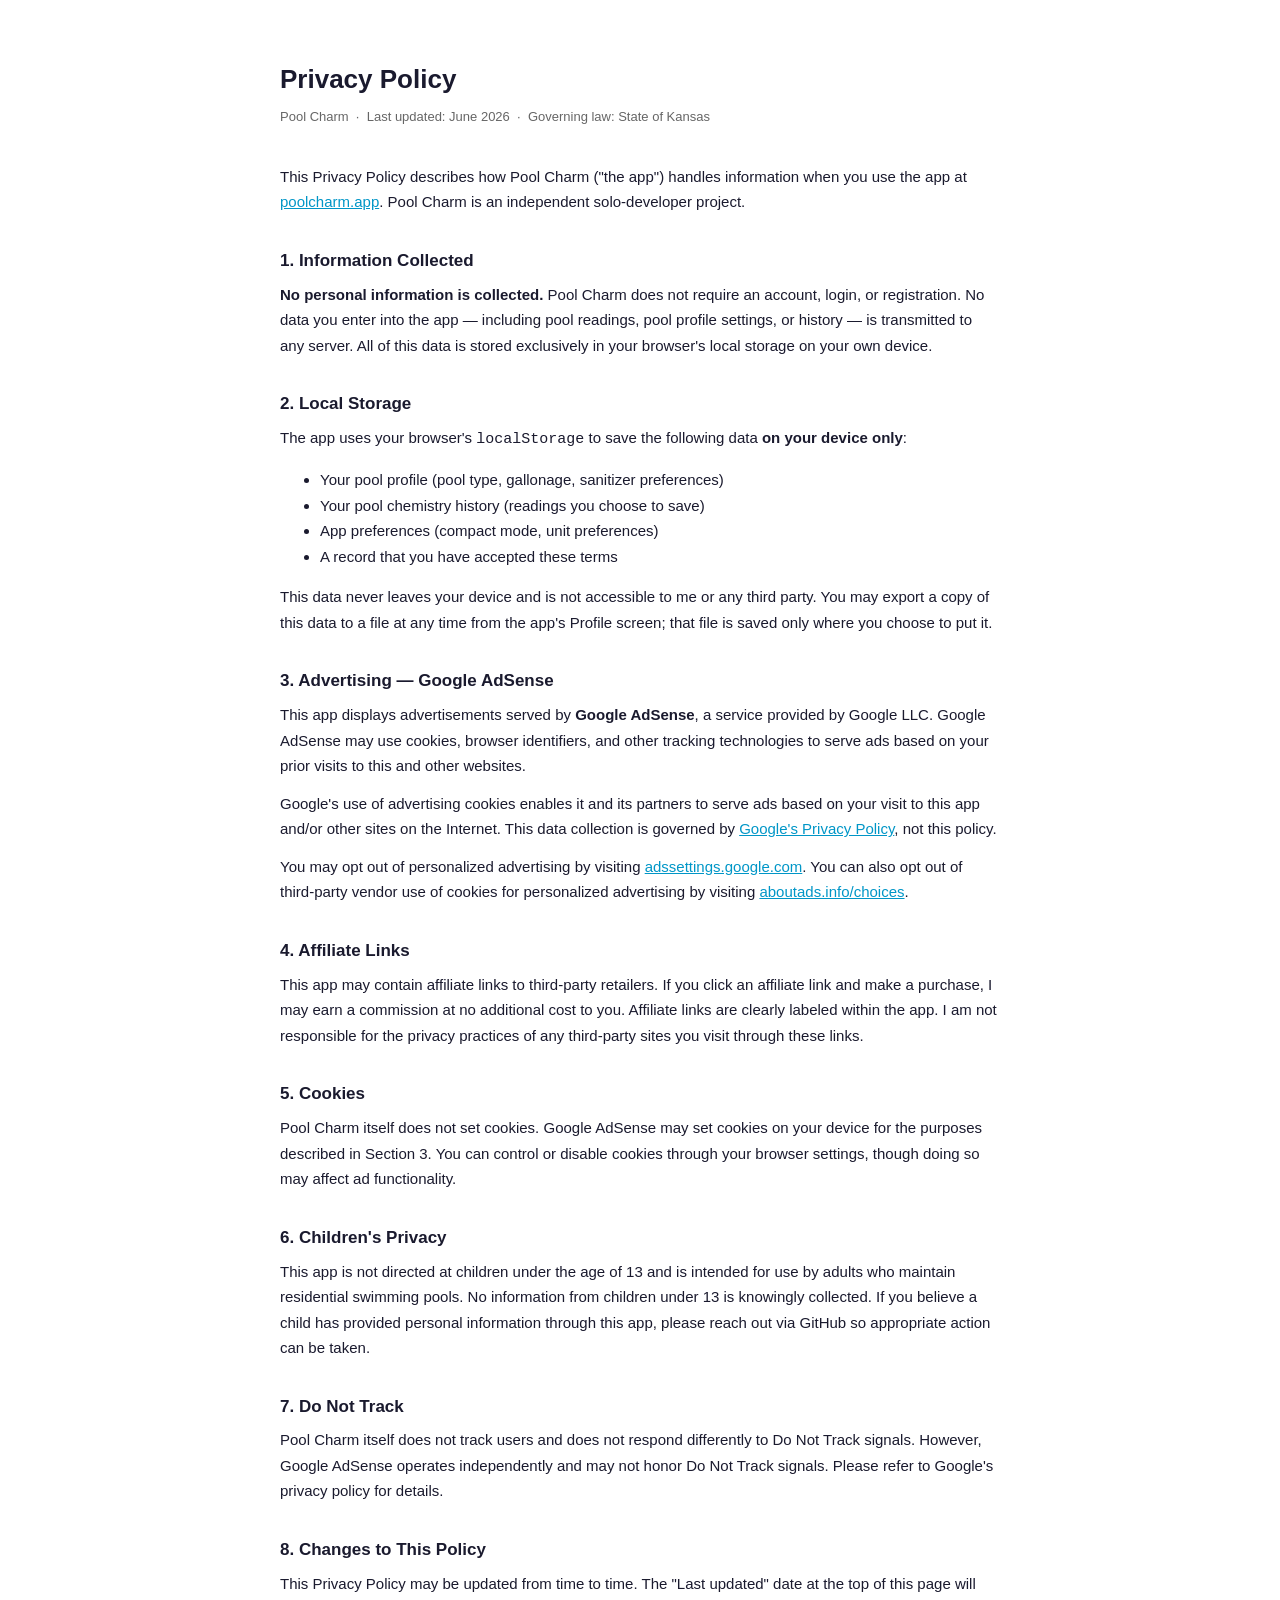
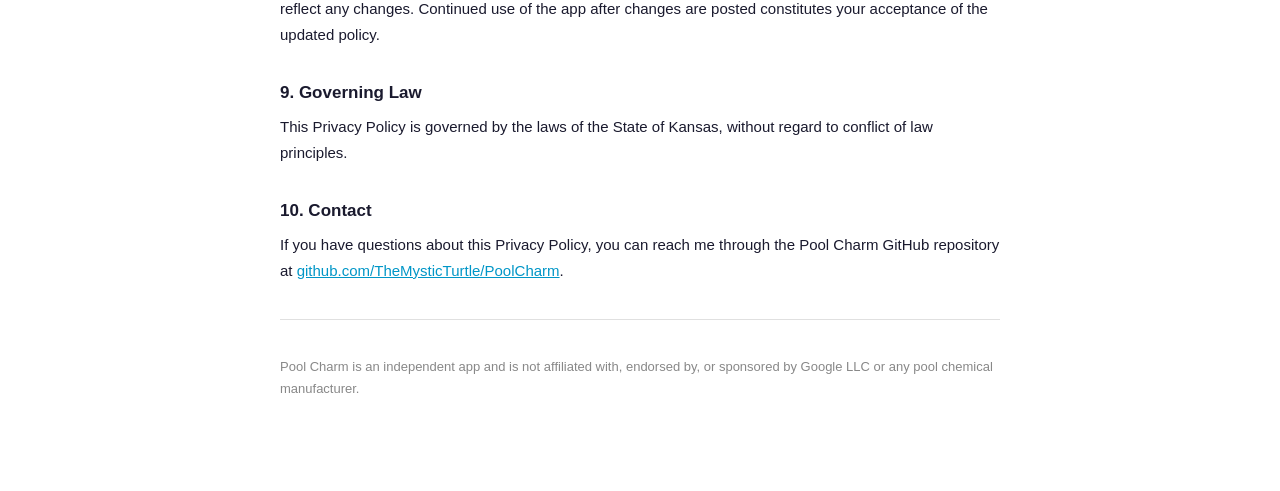
==== privacy.html @ 4d5ca7be "Deploy 2026-06-06 03:27" ====
<!DOCTYPE html>
<html lang="en">
<head>
  <meta charset="UTF-8" />
  <meta name="viewport" content="width=device-width, initial-scale=1.0" />
  <title>Privacy Policy — Pool Charm</title>
  <style>
    body {
      font-family: -apple-system, BlinkMacSystemFont, 'Segoe UI', sans-serif;
      max-width: 720px;
      margin: 0 auto;
      padding: 40px 24px 80px;
      color: #1a1a2e;
      line-height: 1.7;
      font-size: 15px;
    }
    h1 { font-size: 26px; margin-bottom: 4px; }
    h2 { font-size: 17px; margin-top: 32px; margin-bottom: 6px; }
    p  { margin: 0 0 12px; }
    a  { color: #0096c7; }
    .meta { color: #666; font-size: 13px; margin-bottom: 36px; }
    hr { border: none; border-top: 1px solid #e0e0e0; margin: 36px 0; }
  </style>
</head>
<body>

  <h1>Privacy Policy</h1>
  <div class="meta">Pool Charm &nbsp;·&nbsp; Last updated: June 2026 &nbsp;·&nbsp; Governing law: State of Kansas</div>

  <p>This Privacy Policy describes how Pool Charm ("the app") handles information when you use the app at <a href="https://poolcharm.app/">poolcharm.app</a>. Pool Charm is an independent solo-developer project.</p>

  <h2>1. Information Collected</h2>
  <p><strong>No personal information is collected.</strong> Pool Charm does not require an account, login, or registration. No data you enter into the app — including pool readings, pool profile settings, or history — is transmitted to any server. All of this data is stored exclusively in your browser's local storage on your own device.</p>

  <h2>2. Local Storage</h2>
  <p>The app uses your browser's <code>localStorage</code> to save the following data <strong>on your device only</strong>:</p>
  <ul>
    <li>Your pool profile (pool type, gallonage, sanitizer preferences)</li>
    <li>Your pool chemistry history (readings you choose to save)</li>
    <li>App preferences (compact mode, unit preferences)</li>
    <li>A record that you have accepted these terms</li>
  </ul>
  <p>This data never leaves your device and is not accessible to me or any third party. You may export a copy of this data to a file at any time from the app's Profile screen; that file is saved only where you choose to put it.</p>

  <h2>3. Advertising — Google AdSense</h2>
  <p>This app displays advertisements served by <strong>Google AdSense</strong>, a service provided by Google LLC. Google AdSense may use cookies, browser identifiers, and other tracking technologies to serve ads based on your prior visits to this and other websites.</p>
  <p>Google's use of advertising cookies enables it and its partners to serve ads based on your visit to this app and/or other sites on the Internet. This data collection is governed by <a href="https://policies.google.com/privacy" target="_blank" rel="noopener">Google's Privacy Policy</a>, not this policy.</p>
  <p>You may opt out of personalized advertising by visiting <a href="https://adssettings.google.com" target="_blank" rel="noopener">adssettings.google.com</a>. You can also opt out of third-party vendor use of cookies for personalized advertising by visiting <a href="https://www.aboutads.info/choices/" target="_blank" rel="noopener">aboutads.info/choices</a>.</p>

  <h2>4. Affiliate Links</h2>
  <p>This app may contain affiliate links to third-party retailers. If you click an affiliate link and make a purchase, I may earn a commission at no additional cost to you. Affiliate links are clearly labeled within the app. I am not responsible for the privacy practices of any third-party sites you visit through these links.</p>

  <h2>5. Cookies</h2>
  <p>Pool Charm itself does not set cookies. Google AdSense may set cookies on your device for the purposes described in Section 3. You can control or disable cookies through your browser settings, though doing so may affect ad functionality.</p>

  <h2>6. Children's Privacy</h2>
  <p>This app is not directed at children under the age of 13 and is intended for use by adults who maintain residential swimming pools. No information from children under 13 is knowingly collected. If you believe a child has provided personal information through this app, please reach out via GitHub so appropriate action can be taken.</p>

  <h2>7. Do Not Track</h2>
  <p>Pool Charm itself does not track users and does not respond differently to Do Not Track signals. However, Google AdSense operates independently and may not honor Do Not Track signals. Please refer to Google's privacy policy for details.</p>

  <h2>8. Changes to This Policy</h2>
  <p>This Privacy Policy may be updated from time to time. The "Last updated" date at the top of this page will reflect any changes. Continued use of the app after changes are posted constitutes your acceptance of the updated policy.</p>

  <h2>9. Governing Law</h2>
  <p>This Privacy Policy is governed by the laws of the State of Kansas, without regard to conflict of law principles.</p>

  <h2>10. Contact</h2>
  <p>If you have questions about this Privacy Policy, you can reach me through the Pool Charm GitHub repository at <a href="https://github.com/TheMysticTurtle/PoolCharm" target="_blank" rel="noopener">github.com/TheMysticTurtle/PoolCharm</a>.</p>

  <hr />
  <p style="color:#888; font-size:13px;">Pool Charm is an independent app and is not affiliated with, endorsed by, or sponsored by Google LLC or any pool chemical manufacturer.</p>

</body>
</html>
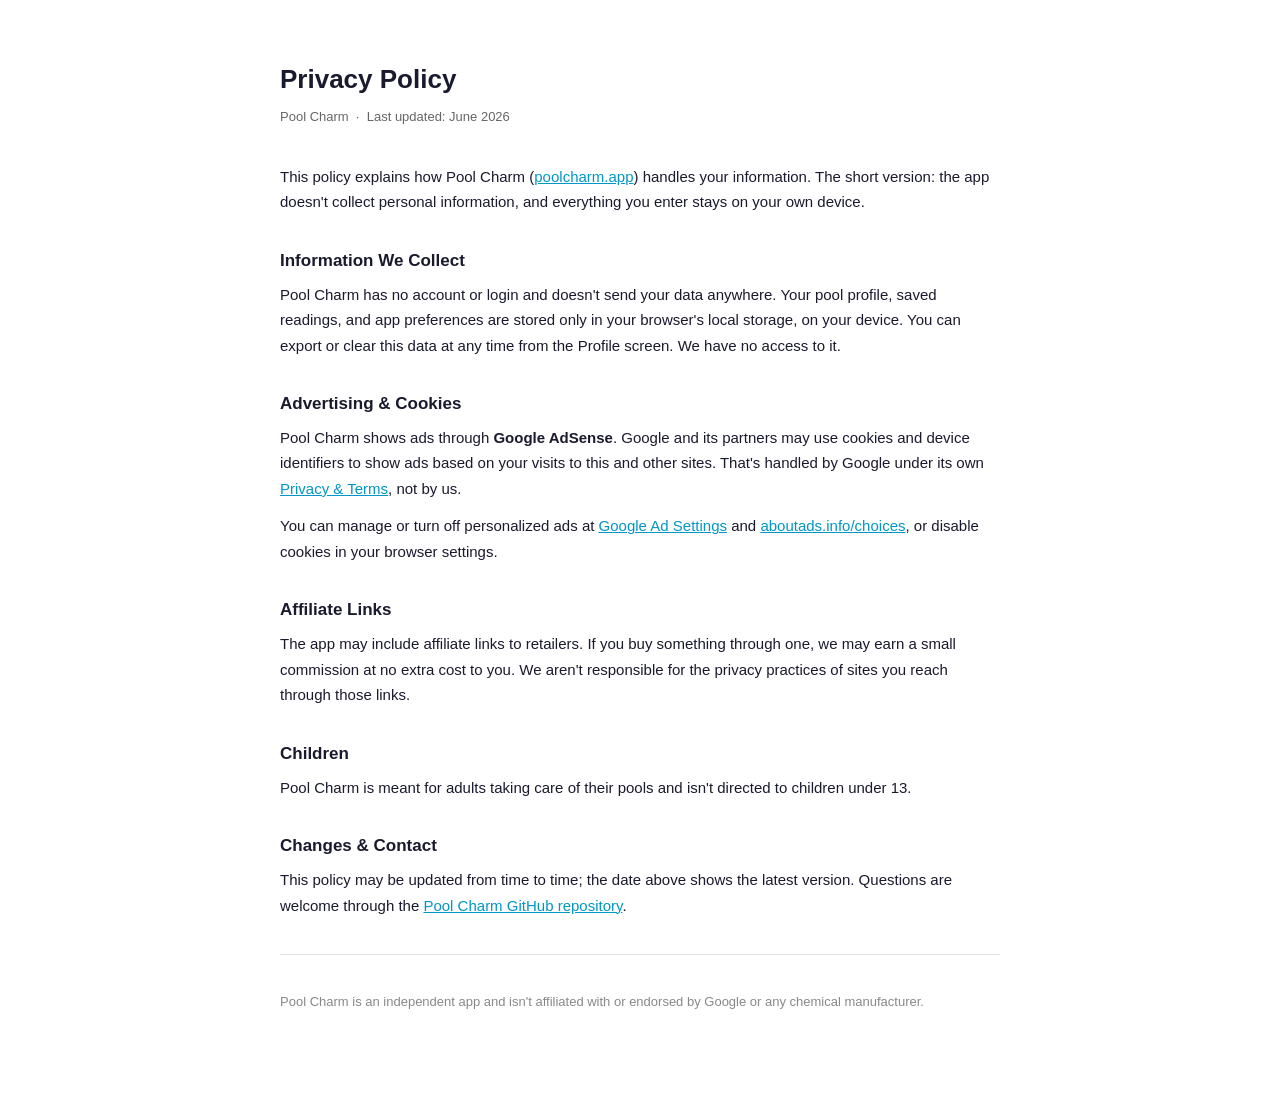
==== commit e12f0b53: "Deploy 2026-06-08 22:02" ====
--- a/privacy.html
+++ b/privacy.html
@@ -25,51 +25,28 @@
 <body>
 
   <h1>Privacy Policy</h1>
-  <div class="meta">Pool Charm &nbsp;·&nbsp; Last updated: June 2026 &nbsp;·&nbsp; Governing law: State of Kansas</div>
+  <div class="meta">Pool Charm &nbsp;·&nbsp; Last updated: June 2026</div>
 
-  <p>This Privacy Policy describes how Pool Charm ("the app") handles information when you use the app at <a href="https://poolcharm.app/">poolcharm.app</a>. Pool Charm is an independent solo-developer project.</p>
+  <p>This policy explains how Pool Charm (<a href="https://poolcharm.app/">poolcharm.app</a>) handles your information. The short version: the app doesn't collect personal information, and everything you enter stays on your own device.</p>
 
-  <h2>1. Information Collected</h2>
-  <p><strong>No personal information is collected.</strong> Pool Charm does not require an account, login, or registration. No data you enter into the app — including pool readings, pool profile settings, or history — is transmitted to any server. All of this data is stored exclusively in your browser's local storage on your own device.</p>
+  <h2>Information We Collect</h2>
+  <p>Pool Charm has no account or login and doesn't send your data anywhere. Your pool profile, saved readings, and app preferences are stored only in your browser's local storage, on your device. You can export or clear this data at any time from the Profile screen. We have no access to it.</p>
 
-  <h2>2. Local Storage</h2>
-  <p>The app uses your browser's <code>localStorage</code> to save the following data <strong>on your device only</strong>:</p>
-  <ul>
-    <li>Your pool profile (pool type, gallonage, sanitizer preferences)</li>
-    <li>Your pool chemistry history (readings you choose to save)</li>
-    <li>App preferences (compact mode, unit preferences)</li>
-    <li>A record that you have accepted these terms</li>
-  </ul>
-  <p>This data never leaves your device and is not accessible to me or any third party. You may export a copy of this data to a file at any time from the app's Profile screen; that file is saved only where you choose to put it.</p>
+  <h2>Advertising &amp; Cookies</h2>
+  <p>Pool Charm shows ads through <strong>Google AdSense</strong>. Google and its partners may use cookies and device identifiers to show ads based on your visits to this and other sites. That's handled by Google under its own <a href="https://policies.google.com/privacy" target="_blank" rel="noopener">Privacy &amp; Terms</a>, not by us.</p>
+  <p>You can manage or turn off personalized ads at <a href="https://adssettings.google.com" target="_blank" rel="noopener">Google Ad Settings</a> and <a href="https://www.aboutads.info/choices/" target="_blank" rel="noopener">aboutads.info/choices</a>, or disable cookies in your browser settings.</p>
 
-  <h2>3. Advertising — Google AdSense</h2>
-  <p>This app displays advertisements served by <strong>Google AdSense</strong>, a service provided by Google LLC. Google AdSense may use cookies, browser identifiers, and other tracking technologies to serve ads based on your prior visits to this and other websites.</p>
-  <p>Google's use of advertising cookies enables it and its partners to serve ads based on your visit to this app and/or other sites on the Internet. This data collection is governed by <a href="https://policies.google.com/privacy" target="_blank" rel="noopener">Google's Privacy Policy</a>, not this policy.</p>
-  <p>You may opt out of personalized advertising by visiting <a href="https://adssettings.google.com" target="_blank" rel="noopener">adssettings.google.com</a>. You can also opt out of third-party vendor use of cookies for personalized advertising by visiting <a href="https://www.aboutads.info/choices/" target="_blank" rel="noopener">aboutads.info/choices</a>.</p>
+  <h2>Affiliate Links</h2>
+  <p>The app may include affiliate links to retailers. If you buy something through one, we may earn a small commission at no extra cost to you. We aren't responsible for the privacy practices of sites you reach through those links.</p>
 
-  <h2>4. Affiliate Links</h2>
-  <p>This app may contain affiliate links to third-party retailers. If you click an affiliate link and make a purchase, I may earn a commission at no additional cost to you. Affiliate links are clearly labeled within the app. I am not responsible for the privacy practices of any third-party sites you visit through these links.</p>
+  <h2>Children</h2>
+  <p>Pool Charm is meant for adults taking care of their pools and isn't directed to children under 13.</p>
 
-  <h2>5. Cookies</h2>
-  <p>Pool Charm itself does not set cookies. Google AdSense may set cookies on your device for the purposes described in Section 3. You can control or disable cookies through your browser settings, though doing so may affect ad functionality.</p>
-
-  <h2>6. Children's Privacy</h2>
-  <p>This app is not directed at children under the age of 13 and is intended for use by adults who maintain residential swimming pools. No information from children under 13 is knowingly collected. If you believe a child has provided personal information through this app, please reach out via GitHub so appropriate action can be taken.</p>
-
-  <h2>7. Do Not Track</h2>
-  <p>Pool Charm itself does not track users and does not respond differently to Do Not Track signals. However, Google AdSense operates independently and may not honor Do Not Track signals. Please refer to Google's privacy policy for details.</p>
-
-  <h2>8. Changes to This Policy</h2>
-  <p>This Privacy Policy may be updated from time to time. The "Last updated" date at the top of this page will reflect any changes. Continued use of the app after changes are posted constitutes your acceptance of the updated policy.</p>
-
-  <h2>9. Governing Law</h2>
-  <p>This Privacy Policy is governed by the laws of the State of Kansas, without regard to conflict of law principles.</p>
-
-  <h2>10. Contact</h2>
-  <p>If you have questions about this Privacy Policy, you can reach me through the Pool Charm GitHub repository at <a href="https://github.com/TheMysticTurtle/PoolCharm" target="_blank" rel="noopener">github.com/TheMysticTurtle/PoolCharm</a>.</p>
+  <h2>Changes &amp; Contact</h2>
+  <p>This policy may be updated from time to time; the date above shows the latest version. Questions are welcome through the <a href="https://github.com/TheMysticTurtle/PoolCharm" target="_blank" rel="noopener">Pool Charm GitHub repository</a>.</p>
 
   <hr />
-  <p style="color:#888; font-size:13px;">Pool Charm is an independent app and is not affiliated with, endorsed by, or sponsored by Google LLC or any pool chemical manufacturer.</p>
+  <p style="color:#888; font-size:13px;">Pool Charm is an independent app and isn't affiliated with or endorsed by Google or any chemical manufacturer.</p>
 
 </body>
 </html>
